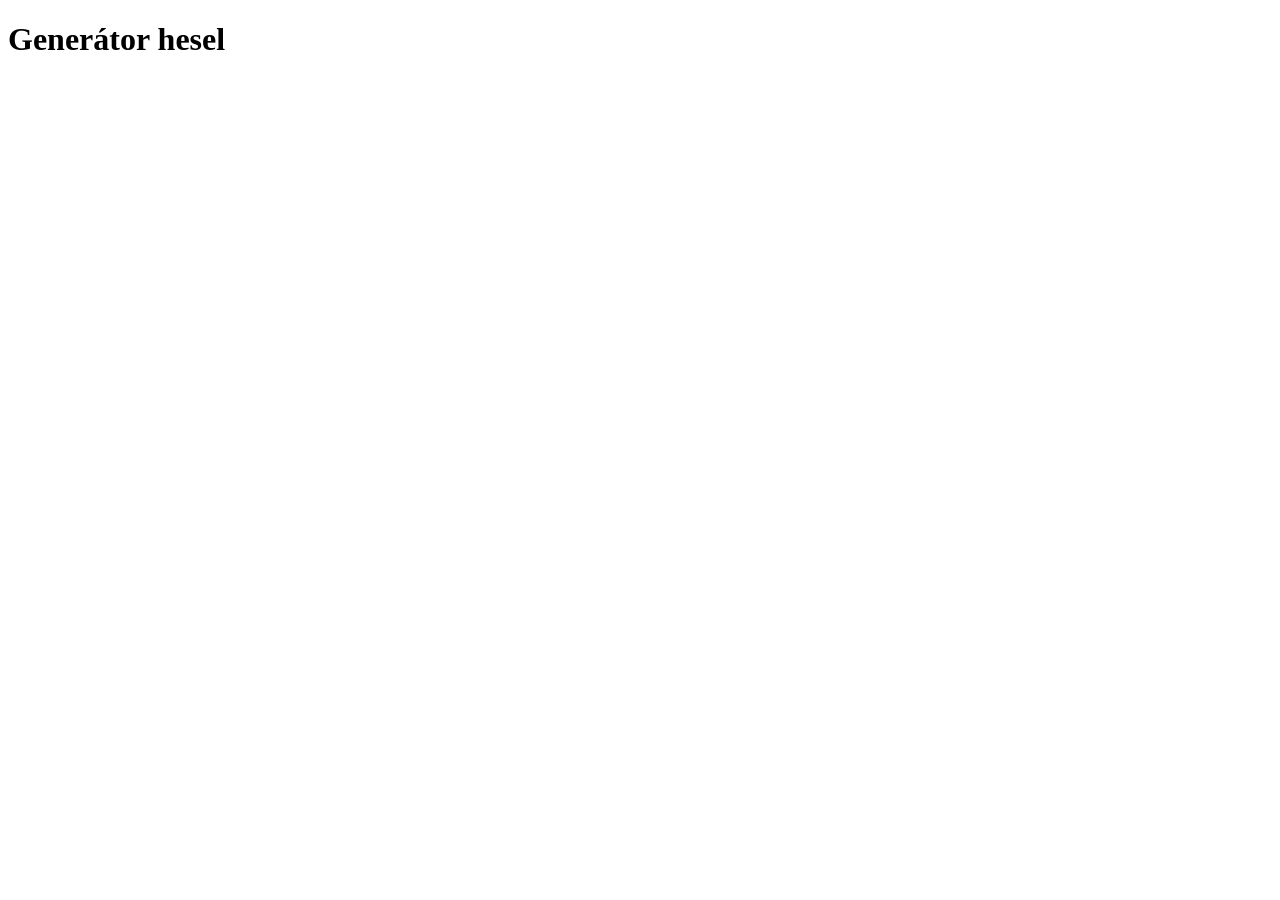
==== generator-hesla.html @ 7e0434d6 "first commit" ====
<!DOCTYPE html>
<html lang="cs">
<head>
  <meta charset="UTF-8">
  <meta name="viewport" content="width=device-width, initial-scale=1.0">
  <title>Generátor hesel</title>
</head>
<body>
  <h1>Generátor hesel</h1>
  
</body>
</html>
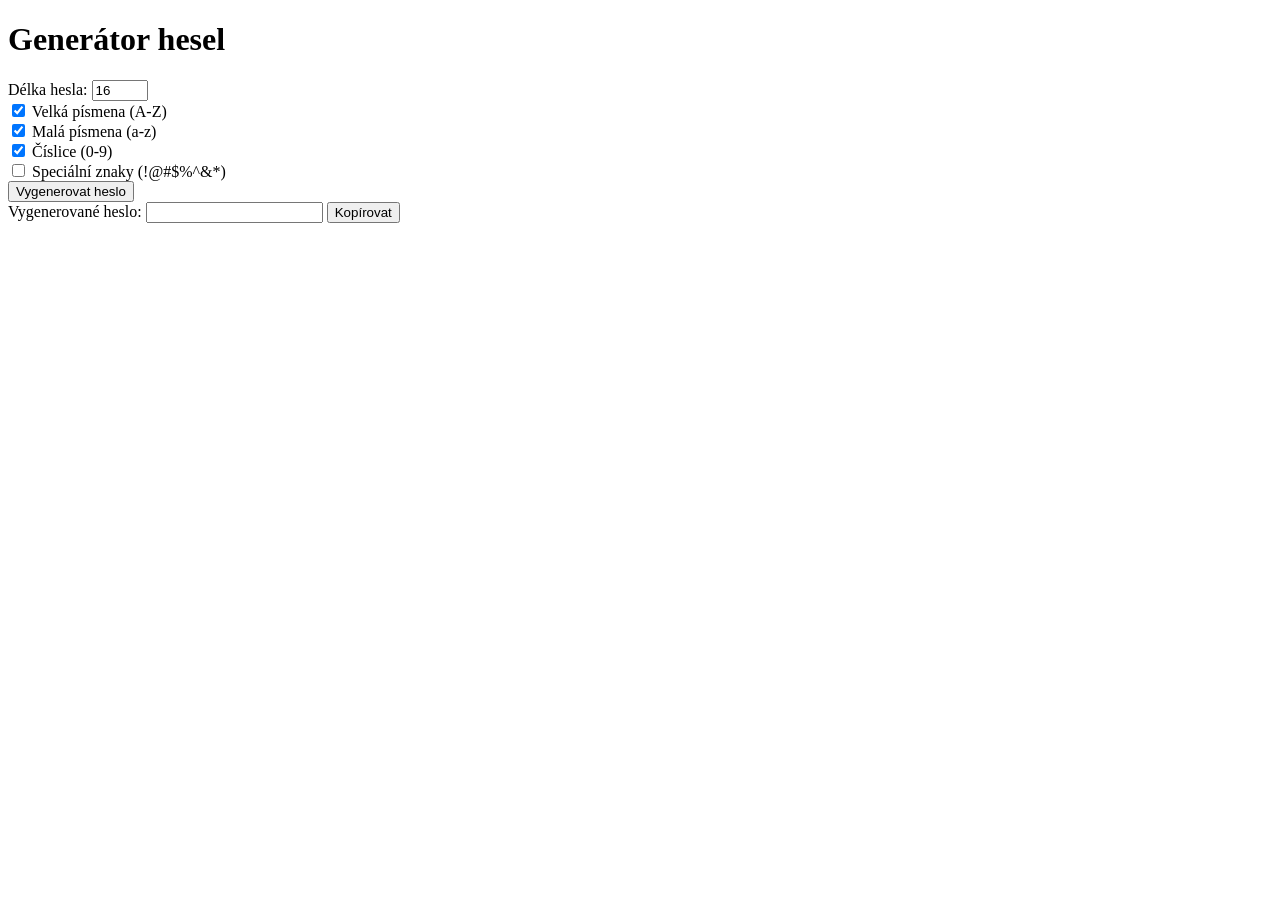
==== commit b08b6c40: "Add password generator form with customizable options" ====
--- a/generator-hesla.html
+++ b/generator-hesla.html
@@ -7,6 +7,43 @@
 </head>
 <body>
   <h1>Generátor hesel</h1>
+
+  <form id="generator-form">
+    <div>
+      <label for="delka">Délka hesla:</label>
+      <input type="number" id="delka" min="4" max="128" value="16">
+    </div>
+
+    <div>
+      <input type="checkbox" id="velka" checked>
+      <label for="velka">Velká písmena (A-Z)</label>
+    </div>
+
+    <div>
+      <input type="checkbox" id="mala" checked>
+      <label for="mala">Malá písmena (a-z)</label>
+    </div>
+
+    <div>
+      <input type="checkbox" id="cisla" checked>
+      <label for="cisla">Číslice (0-9)</label>
+    </div>
+
+    <div>
+      <input type="checkbox" id="specialni">
+      <label for="specialni">Speciální znaky (!@#$%^&amp;*)</label>
+    </div>
+
+    <div>
+      <button type="submit">Vygenerovat heslo</button>
+    </div>
+  </form>
+
+  <div>
+    <label for="vysledek">Vygenerované heslo:</label>
+    <input type="text" id="vysledek" readonly>
+    <button type="button" id="kopirovat">Kopírovat</button>
+  </div>
   
 </body>
 </html>
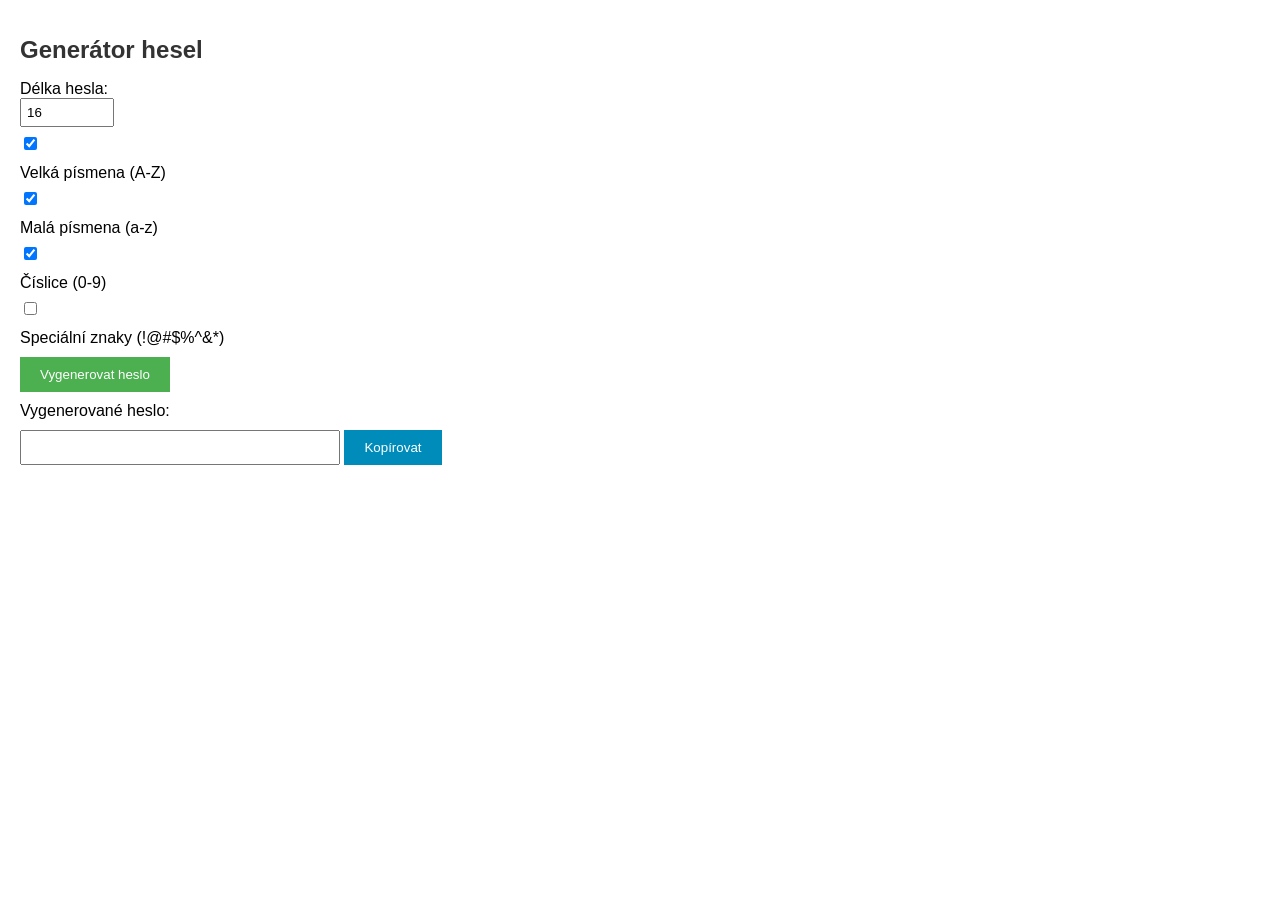
==== commit 3fb7632e: "Add styles and scripts for password generator page" ====
--- a/generator-hesla.html
+++ b/generator-hesla.html
@@ -4,6 +4,9 @@
   <meta charset="UTF-8">
   <meta name="viewport" content="width=device-width, initial-scale=1.0">
   <title>Generátor hesel</title>
+  <link rel="stylesheet" href="style.css">
+  <script src="script.js"></script>
+
 </head>
 <body>
   <h1>Generátor hesel</h1>
@@ -44,6 +47,6 @@
     <input type="text" id="vysledek" readonly>
     <button type="button" id="kopirovat">Kopírovat</button>
   </div>
-  
+
 </body>
 </html>
--- a/style.css
+++ b/style.css
@@ -0,0 +1,43 @@
+body {
+  font-family: Arial, sans-serif;
+  margin: 0;
+  padding: 20px;
+}
+
+h1 {
+  font-size: 24px;
+  color: #333;
+}
+
+label {
+  display: block;
+  margin-top: 10px;
+}
+
+input[type="number"] {
+  padding: 5px;
+  width: 80px;
+}
+
+input[type="checkbox"] {
+  margin-top: 10px;
+}
+
+button {
+  background-color: #4CAF50;
+  color: white;
+  border: none;
+  padding: 10px 20px;
+  margin-top: 10px;
+  cursor: pointer;
+}
+
+#vysledek {
+  padding: 8px;
+  width: 300px;
+  margin-top: 10px;
+}
+
+#kopirovat {
+  background-color: #008CBA;
+}
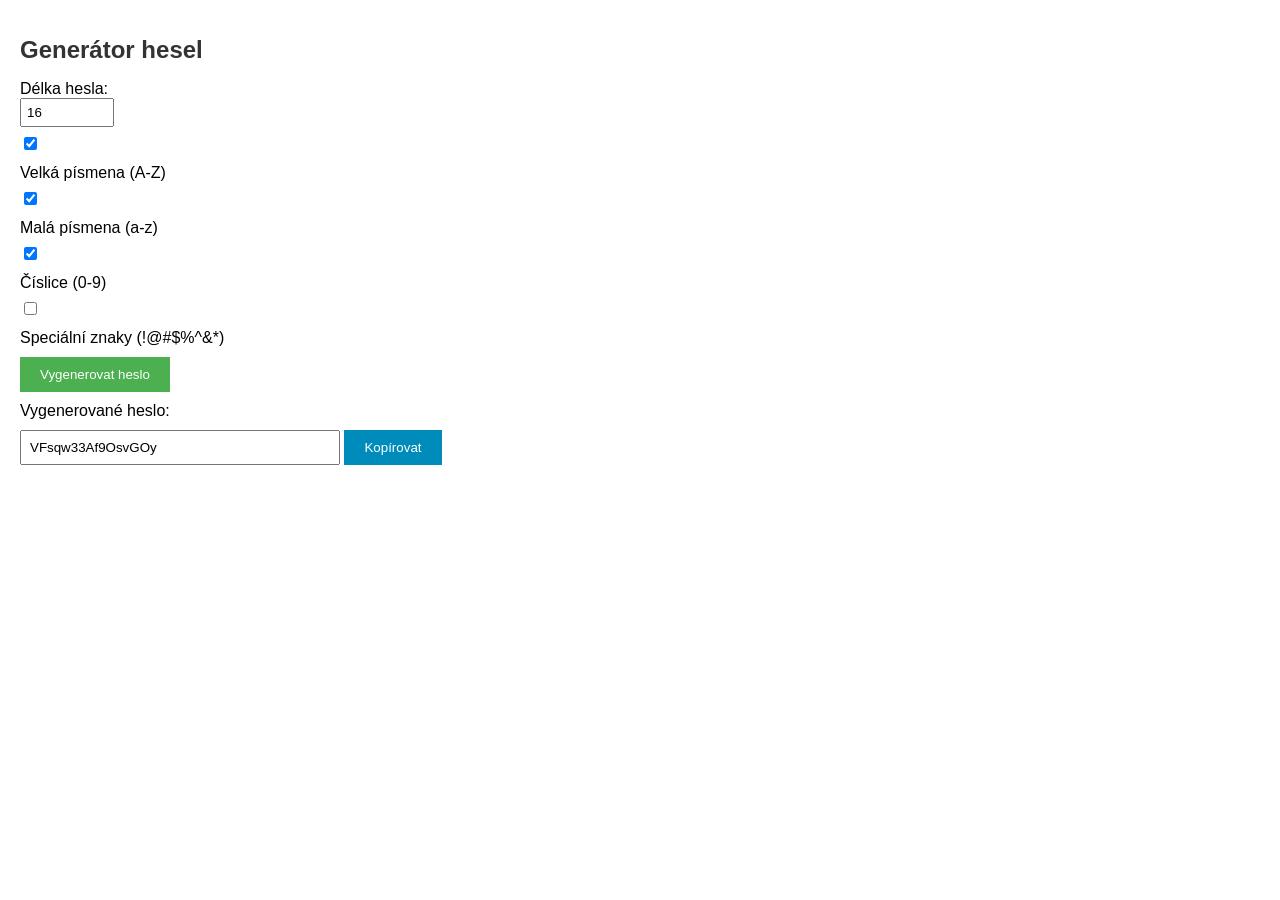
==== commit 90e99182: "Reorder script inclusion in generator-hesla.html for improved loading" ====
--- a/generator-hesla.html
+++ b/generator-hesla.html
@@ -5,8 +5,6 @@
   <meta name="viewport" content="width=device-width, initial-scale=1.0">
   <title>Generátor hesel</title>
   <link rel="stylesheet" href="style.css">
-  <script src="script.js"></script>
-
 </head>
 <body>
   <h1>Generátor hesel</h1>
@@ -48,5 +46,6 @@
     <button type="button" id="kopirovat">Kopírovat</button>
   </div>
 
+  <script src="script.js"></script>
 </body>
 </html>
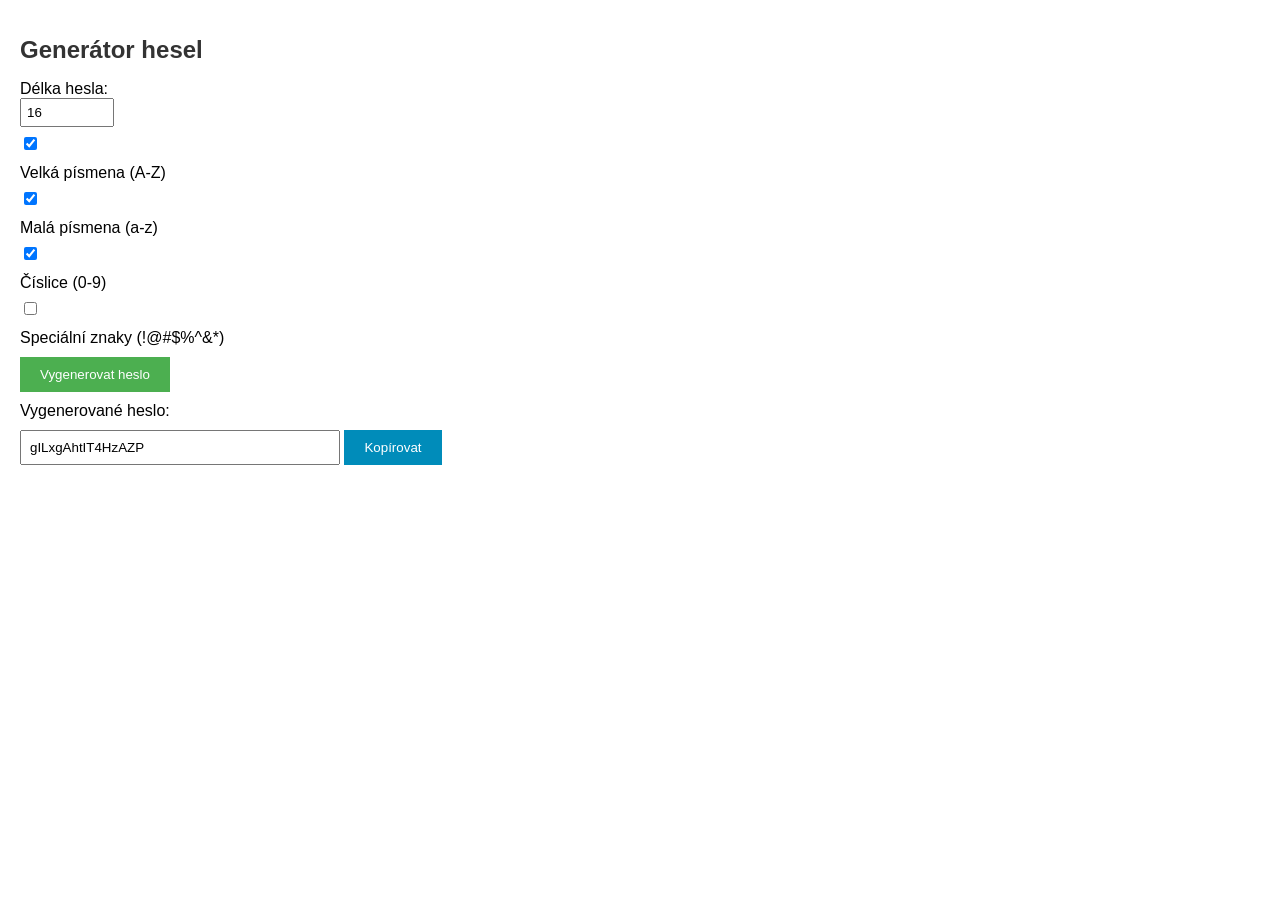
==== commit fda73be0: "Change button type for password generation and update event handling" ====
--- a/generator-hesla.html
+++ b/generator-hesla.html
@@ -36,7 +36,7 @@
     </div>
 
     <div>
-      <button type="submit">Vygenerovat heslo</button>
+      <button type="button" id="generuj-btn">Vygenerovat heslo</button>
     </div>
   </form>
 
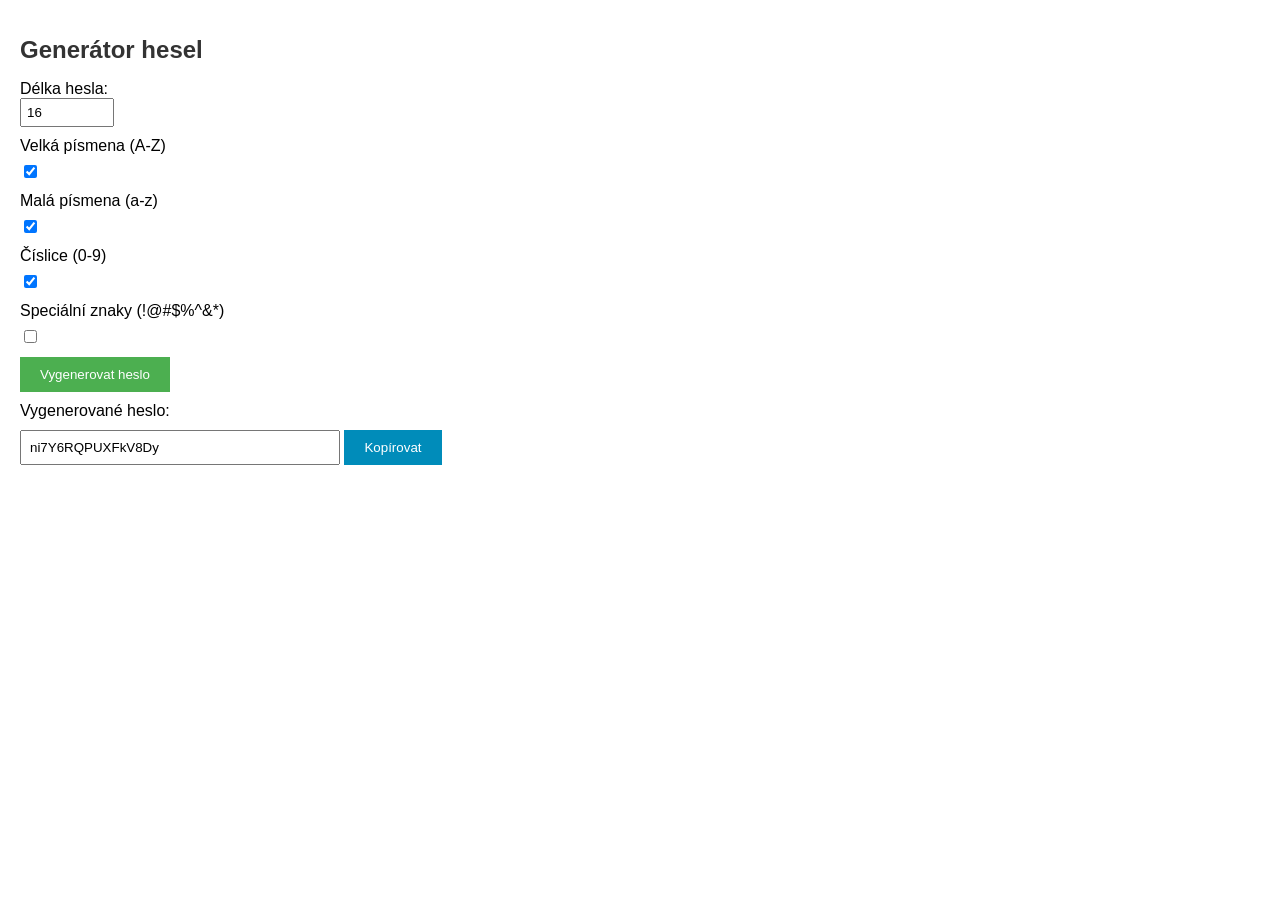
==== commit 73f51315: "Refactor checkbox elements in generator-hesla.html and update variable names in script.js for clarit" ====
--- a/generator-hesla.html
+++ b/generator-hesla.html
@@ -16,23 +16,23 @@
     </div>
 
     <div>
+      <label for="velka">Velká písmena (A-Z)</label>
       <input type="checkbox" id="velka" checked>
-      <label for="velka">Velká písmena (A-Z)</label>
     </div>
 
     <div>
+      <label for="mala">Malá písmena (a-z)</label>
       <input type="checkbox" id="mala" checked>
-      <label for="mala">Malá písmena (a-z)</label>
     </div>
 
     <div>
+      <label for="cisla">Číslice (0-9)</label>
       <input type="checkbox" id="cisla" checked>
-      <label for="cisla">Číslice (0-9)</label>
     </div>
 
     <div>
+      <label for="specialni">Speciální znaky (!@#$%^&amp;*)</label>
       <input type="checkbox" id="specialni">
-      <label for="specialni">Speciální znaky (!@#$%^&amp;*)</label>
     </div>
 
     <div>
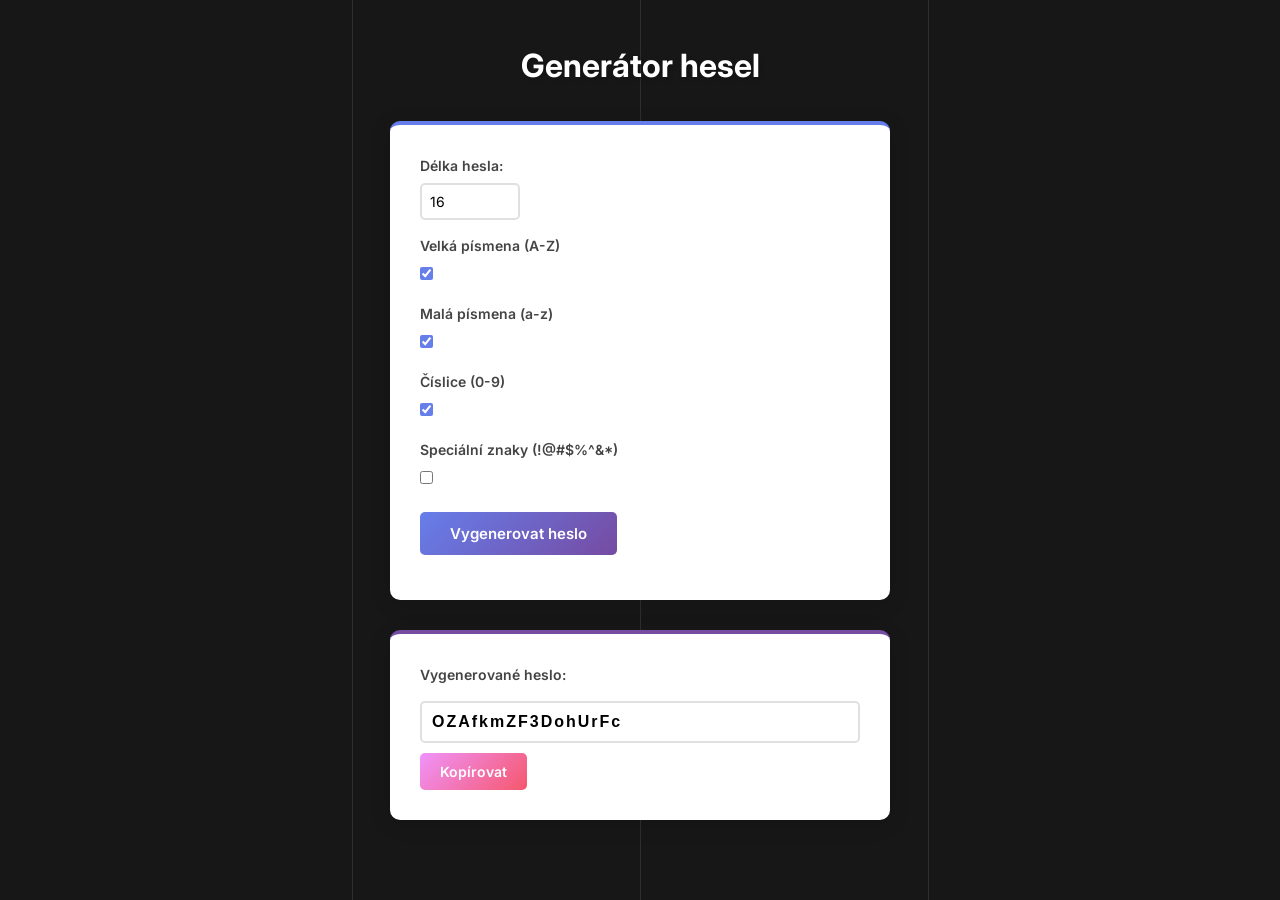
==== commit 379962ba: "zakladni html/css pro generator hesel s animovanym pozadim" ====
--- a/generator-hesla.html
+++ b/generator-hesla.html
@@ -7,43 +7,51 @@
   <link rel="stylesheet" href="style.css">
 </head>
 <body>
-  <h1>Generátor hesel</h1>
+  <div class="lines">
+    <div class="line"></div>
+    <div class="line"></div>
+    <div class="line"></div>
+  </div>
 
-  <form id="generator-form">
-    <div>
-      <label for="delka">Délka hesla:</label>
-      <input type="number" id="delka" min="4" max="128" value="16">
+  <div class="obsah">
+    <h1>Generátor hesel</h1>
+
+    <form id="generator-form">
+      <div>
+        <label for="delka">Délka hesla:</label>
+        <input type="number" id="delka" min="4" max="128" value="16">
+      </div>
+
+      <div>
+        <label for="velka">Velká písmena (A-Z)</label>
+        <input type="checkbox" id="velka" checked>
+      </div>
+
+      <div>
+        <label for="mala">Malá písmena (a-z)</label>
+        <input type="checkbox" id="mala" checked>
+      </div>
+
+      <div>
+        <label for="cisla">Číslice (0-9)</label>
+        <input type="checkbox" id="cisla" checked>
+      </div>
+
+      <div>
+        <label for="specialni">Speciální znaky (!@#$%^&amp;*)</label>
+        <input type="checkbox" id="specialni">
+      </div>
+
+      <div>
+        <button type="button" id="generuj-btn">Vygenerovat heslo</button>
+      </div>
+    </form>
+
+    <div class="obal-vysledek">
+      <label for="vysledek">Vygenerované heslo:</label>
+      <input type="text" id="vysledek" readonly>
+      <button type="button" id="kopirovat">Kopírovat</button>
     </div>
-
-    <div>
-      <label for="velka">Velká písmena (A-Z)</label>
-      <input type="checkbox" id="velka" checked>
-    </div>
-
-    <div>
-      <label for="mala">Malá písmena (a-z)</label>
-      <input type="checkbox" id="mala" checked>
-    </div>
-
-    <div>
-      <label for="cisla">Číslice (0-9)</label>
-      <input type="checkbox" id="cisla" checked>
-    </div>
-
-    <div>
-      <label for="specialni">Speciální znaky (!@#$%^&amp;*)</label>
-      <input type="checkbox" id="specialni">
-    </div>
-
-    <div>
-      <button type="button" id="generuj-btn">Vygenerovat heslo</button>
-    </div>
-  </form>
-
-  <div>
-    <label for="vysledek">Vygenerované heslo:</label>
-    <input type="text" id="vysledek" readonly>
-    <button type="button" id="kopirovat">Kopírovat</button>
   </div>
 
   <script src="script.js"></script>
--- a/style.css
+++ b/style.css
@@ -1,43 +1,197 @@
+@import url('https://fonts.googleapis.com/css2?family=Inter:wght@400;600;700&display=swap');
+
+* {
+  margin: 0;
+  padding: 0;
+  box-sizing: border-box;
+}
+
+html, body {
+  height: 100%;
+}
+
 body {
-  font-family: Arial, sans-serif;
-  margin: 0;
-  padding: 20px;
+  font-family: 'Inter', sans-serif;
+  background-color: #171717;
+  color: #000;
+  line-height: 1.6;
+  position: relative;
+  overflow: hidden;
+}
+
+/* https://codepen.io/osorina/pen/PQdMOO */
+.lines {
+  position: absolute;
+  top: 0;
+  left: 0;
+  right: 0;
+  height: 100%;
+  margin: auto;
+  width: 90vw;
+  z-index: 0;
+}
+
+.line {
+  position: absolute;
+  width: 1px;
+  height: 100%;
+  top: 0;
+  left: 50%;
+  background: rgba(255, 255, 255, 0.1);
+  overflow: hidden;
+}
+
+.line::after {
+  content: '';
+  display: block;
+  position: absolute;
+  height: 15vh;
+  width: 100%;
+  top: -50%;
+  left: 0;
+  background: linear-gradient(to bottom, rgba(255, 255, 255, 0) 0%, #ffffff 75%, #ffffff 100%);
+  animation: drop 7s 0s infinite;
+  animation-fill-mode: forwards;
+  animation-timing-function: cubic-bezier(0.4, 0.26, 0, 0.97);
+}
+
+.line:nth-child(1) {
+  margin-left: -25%;
+}
+
+.line:nth-child(1)::after {
+  animation-delay: 2s;
+}
+
+.line:nth-child(3) {
+  margin-left: 25%;
+}
+
+.line:nth-child(3)::after {
+  animation-delay: 2.5s;
+}
+
+@keyframes drop {
+  0% {
+    top: -50%;
+  }
+  100% {
+    top: 110%;
+  }
+}
+
+.obsah {
+  position: relative;
+  z-index: 1;
+  padding: 40px;
 }
 
 h1 {
-  font-size: 24px;
-  color: #333;
+  font-size: 32px;
+  color: white;
+  text-align: center;
+  margin-bottom: 30px;
+  text-shadow: 2px 2px 4px rgba(0, 0, 0, 0.2);
+}
+
+#generator-form {
+  background-color: white;
+  padding: 30px;
+  border-radius: 10px;
+  max-width: 500px;
+  margin: 0 auto;
+  box-shadow: 0 4px 20px rgba(0, 0, 0, 0.15);
+  border-top: 4px solid #667eea;
+}
+
+#generator-form div {
+  margin-bottom: 15px;
 }
 
 label {
   display: block;
+  margin-bottom: 5px;
+  color: #444;
+  font-size: 14px;
+  font-weight: 600;
+}
+
+input[type="number"] {
+  padding: 8px;
+  width: 100px;
+  border: 2px solid #e0e0e0;
+  border-radius: 5px;
+  font-size: 14px;
+  font-family: inherit;
+}
+
+input[type="number"]:focus {
+  border-color: #667eea;
+  outline: none;
+}
+
+input[type="checkbox"] {
+  margin-top: 5px;
+  margin-right: 8px;
+  accent-color: #667eea;
+}
+
+button {
+  background: linear-gradient(135deg, #667eea 0%, #764ba2 100%);
+  color: white;
+  border: none;
+  padding: 12px 30px;
+  margin-top: 5px;
+  cursor: pointer;
+  border-radius: 5px;
+  font-size: 15px;
+  font-family: inherit;
+  font-weight: 600;
+  transition: transform 0.1s, box-shadow 0.1s;
+}
+
+button:hover {
+  transform: scale(1.02);
+  box-shadow: 0 4px 15px rgba(102, 126, 234, 0.4);
+}
+
+button:active {
+  transform: scale(0.98);
+}
+
+.obal-vysledek {
+  background-color: white;
+  padding: 30px;
+  border-radius: 10px;
+  max-width: 500px;
+  margin: 30px auto 0 auto;
+  box-shadow: 0 4px 20px rgba(0, 0, 0, 0.15);
+  border-top: 4px solid #764ba2;
+}
+
+#vysledek {
+  padding: 10px;
+  width: 100%;
+  margin-top: 10px;
+  border: 2px solid #e0e0e0;
+  border-radius: 5px;
+  font-size: 16px;
+  font-weight: 600;
+  letter-spacing: 2px;
+}
+
+#vysledek:focus {
+  outline: none;
+  border-color: #764ba2;
+}
+
+#kopirovat {
+  background: linear-gradient(135deg, #f093fb 0%, #f5576c 100%);
+  padding: 10px 20px;
+  font-size: 14px;
   margin-top: 10px;
 }
 
-input[type="number"] {
-  padding: 5px;
-  width: 80px;
+#kopirovat:hover {
+  box-shadow: 0 4px 15px rgba(245, 87, 108, 0.4);
 }
-
-input[type="checkbox"] {
-  margin-top: 10px;
-}
-
-button {
-  background-color: #4CAF50;
-  color: white;
-  border: none;
-  padding: 10px 20px;
-  margin-top: 10px;
-  cursor: pointer;
-}
-
-#vysledek {
-  padding: 8px;
-  width: 300px;
-  margin-top: 10px;
-}
-
-#kopirovat {
-  background-color: #008CBA;
-}
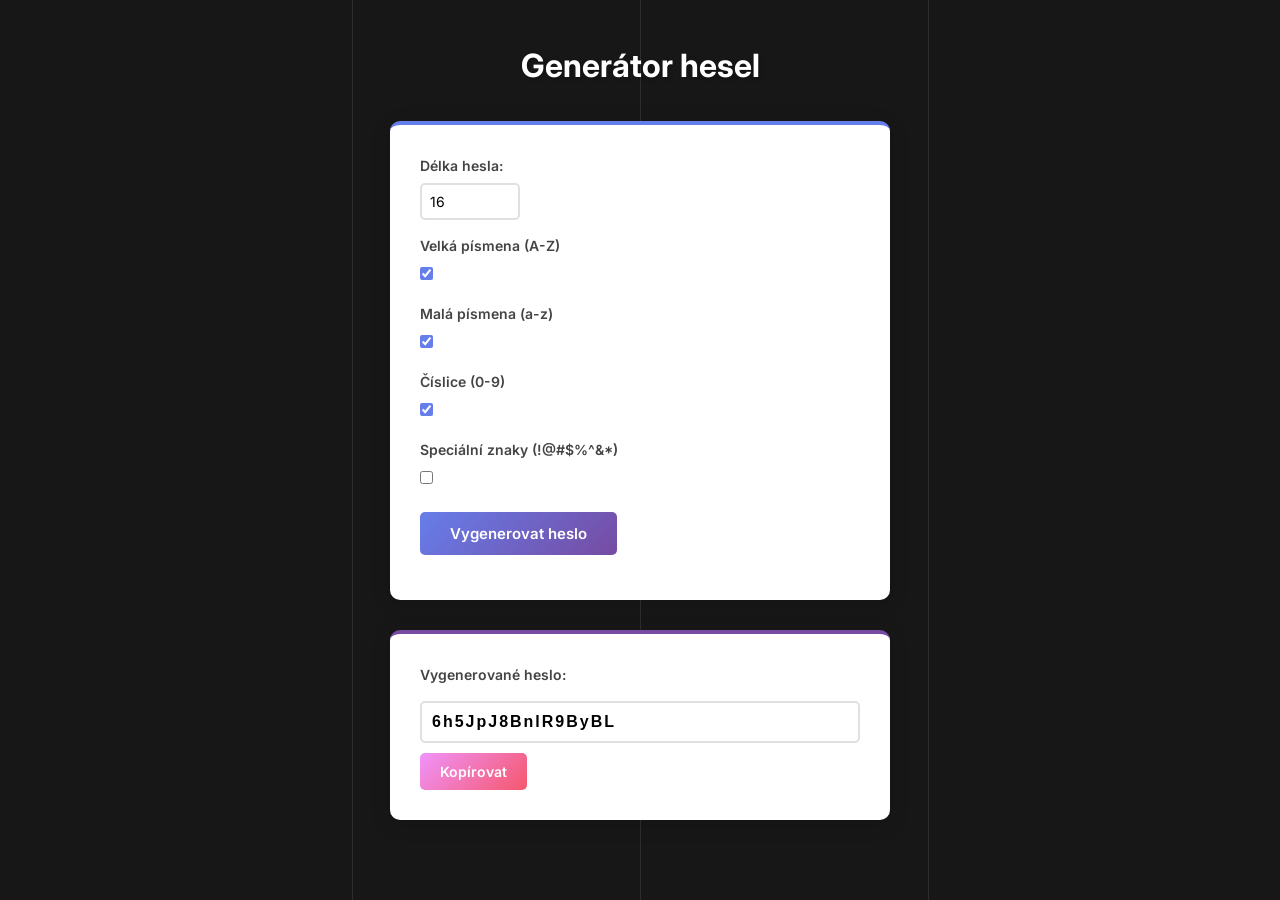
==== commit 0181dcdb: "Add MDN links for reference in HTML, CSS, and JavaScript files" ====
--- a/generator-hesla.html
+++ b/generator-hesla.html
@@ -5,6 +5,8 @@
   <meta name="viewport" content="width=device-width, initial-scale=1.0">
   <title>Generátor hesel</title>
   <link rel="stylesheet" href="style.css">
+  <!-- https://developer.mozilla.org/en-US/docs/Web/HTML -->
+  <!-- https://developer.mozilla.org/en-US/docs/Web/CSS/box-shadow -->
 </head>
 <body>
   <div class="lines">
--- a/style.css
+++ b/style.css
@@ -1,3 +1,4 @@
+/* https://fonts.google.com/specimen/Inter */
 @import url('https://fonts.googleapis.com/css2?family=Inter:wght@400;600;700&display=swap');
 
 * {
@@ -71,6 +72,7 @@
   animation-delay: 2.5s;
 }
 
+/* https://developer.mozilla.org/en-US/docs/Web/CSS/@keyframes */
 @keyframes drop {
   0% {
     top: -50%;
